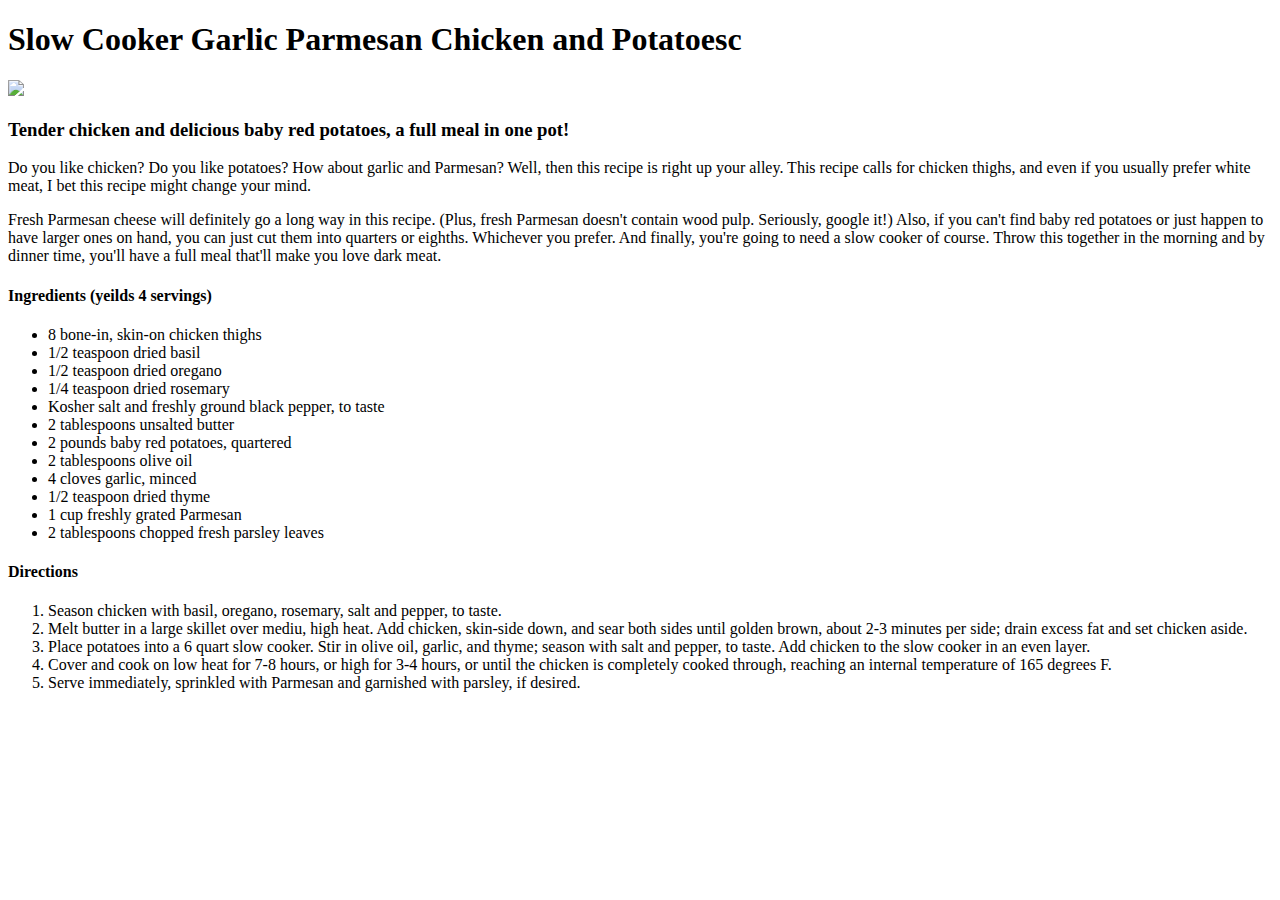
==== recipes/crockpot-chicken.html @ 09a54ed8 "created crockpot-chicken.html and fixed file location for venisonstew.html edited venisonstew.html a" ====
<!DOCTYPE html>
<html lang="en">
<head>
    <meta charset="UTF-8">
    <meta http-equiv="X-UA-Compatible" content="IE=edge">
    <meta name="viewport" content="width=device-width, initial-scale=1.0">
    <title>Slow Cooker Chicken</title>
</head>
<body>
    <h1>Slow Cooker Garlic Parmesan Chicken and Potatoesc</h1>
   
    <img src="./chicken.jpeg">
    <h3>Tender chicken and delicious baby red potatoes, a full meal in one pot!</h3>
    <p>Do you like chicken? Do you like potatoes? How about garlic and Parmesan? Well, 
        then this recipe is right up your alley. This recipe calls for chicken thighs,
        and even if you usually prefer white meat, I bet this recipe might change your mind.
    </p>
    <p>Fresh Parmesan cheese will definitely go a long way in this recipe. (Plus, fresh 
        Parmesan doesn't contain wood pulp. Seriously, google it!) Also, if you can't find
        baby red potatoes or just happen to have larger ones on hand, you can just cut them into quarters
        or eighths. Whichever you prefer. And finally, you're going to need a slow cooker of course.
        Throw this together in the morning and by dinner time, you'll have a full meal that'll make you
        love dark meat.
    </p>
    <h4>Ingredients (yeilds 4 servings)</h5>
    <ul>
        <li>8 bone-in, skin-on chicken thighs</li>
        <li>1/2 teaspoon dried basil</li>
        <li>1/2 teaspoon dried oregano</li>
        <li>1/4 teaspoon dried rosemary</li>
        <li>Kosher salt and freshly ground black pepper, to taste</li>
        <li>2 tablespoons unsalted butter</li>
        <li>2 pounds baby red potatoes, quartered</li>
        <li>2 tablespoons olive oil</li>
        <li>4 cloves garlic, minced</li>
        <li>1/2 teaspoon dried thyme</li>
        <li>1 cup freshly grated Parmesan</li>
        <li>2 tablespoons chopped fresh parsley leaves</li>
    </ul>

    <h4>Directions</h5>
        <ol>
            <li>Season chicken with basil, oregano, rosemary, salt and pepper, to taste.
            </li>
            <li>Melt butter in a large skillet over mediu, high heat.
                Add chicken, skin-side down, and sear both sides until golden brown, about 2-3 minutes per side;
                drain excess fat and set chicken aside.
            </li>
            <li>Place potatoes into a 6 quart slow cooker. 
                Stir in olive oil, garlic, and thyme; season with salt and pepper, to taste.
                Add chicken to the slow cooker in an even layer.
            </li>  
            <li>Cover and cook on low heat for 7-8 hours, or high for 3-4 hours,
                or until the chicken is completely cooked through, reaching an internal temperature
                of 165 degrees F.
            </li>
            <li>Serve immediately, sprinkled with Parmesan and garnished with parsley, if desired.
        </ol>


</body>
</html>
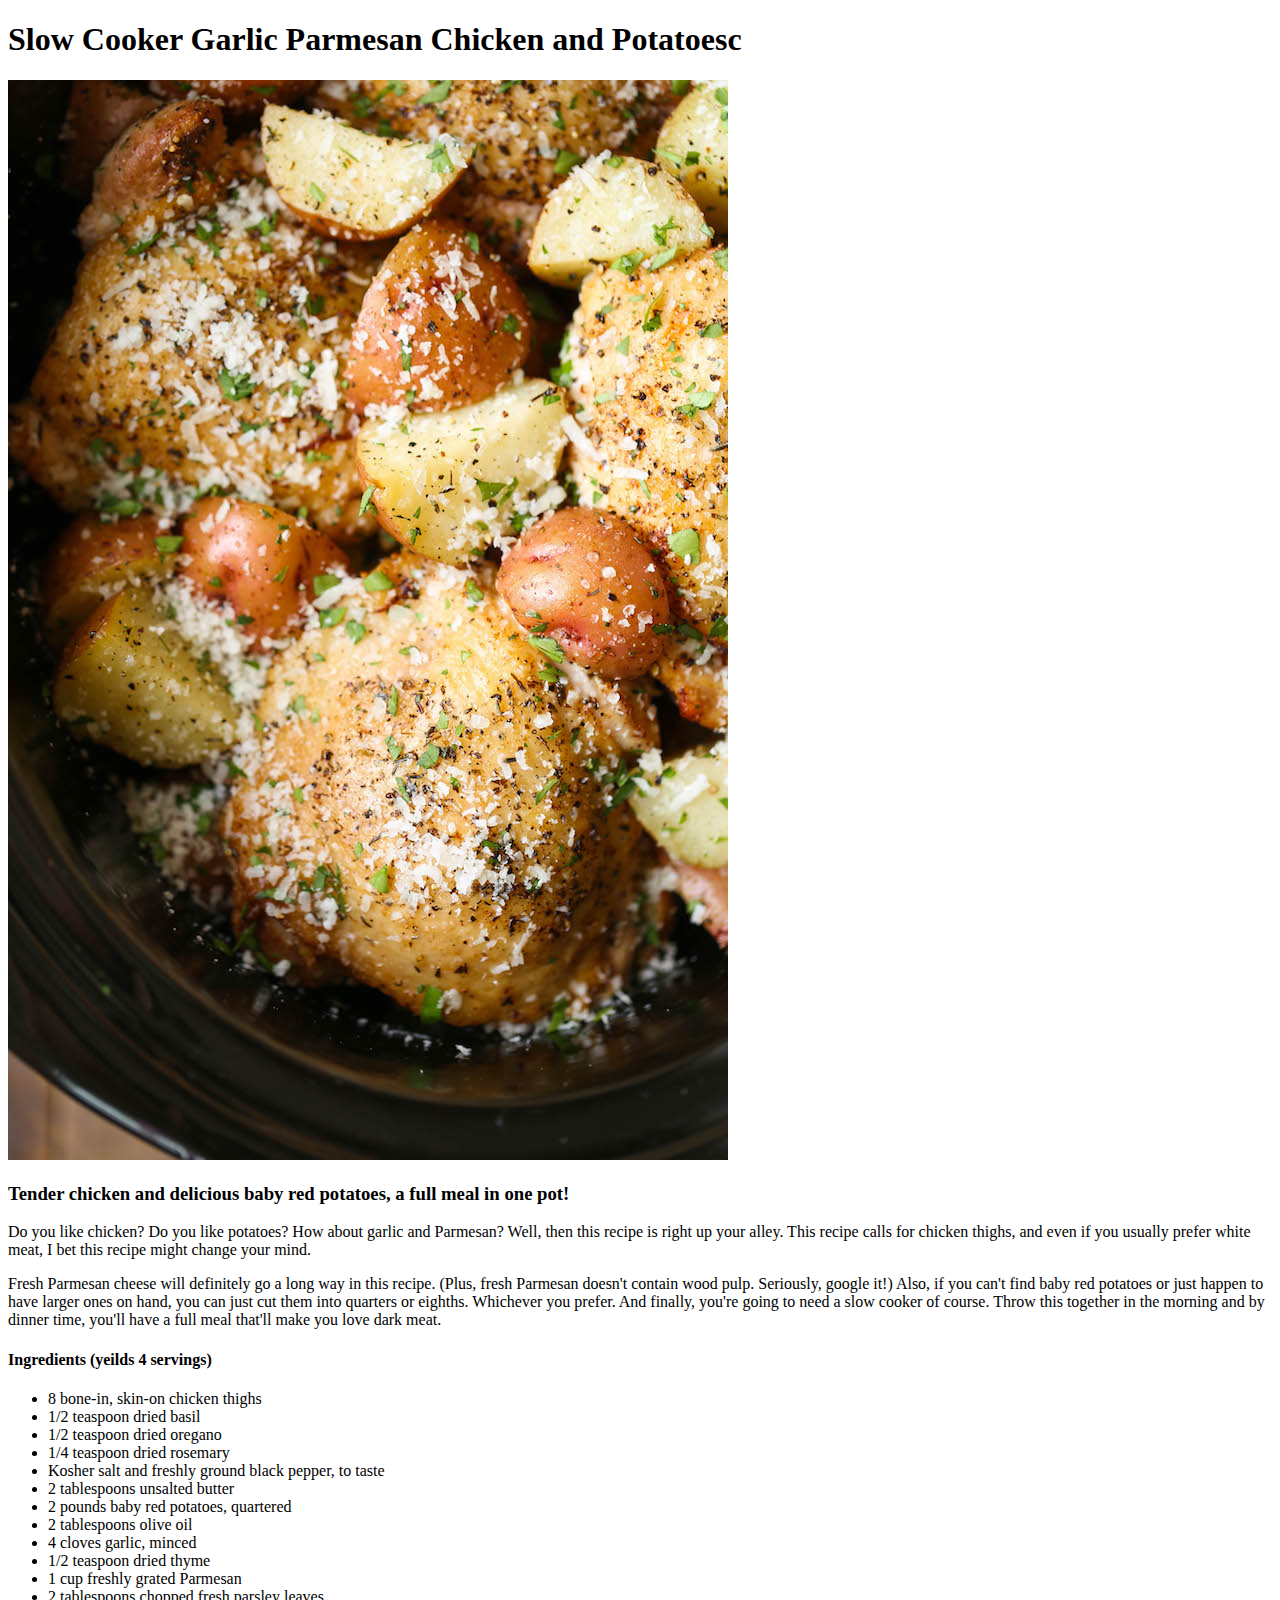
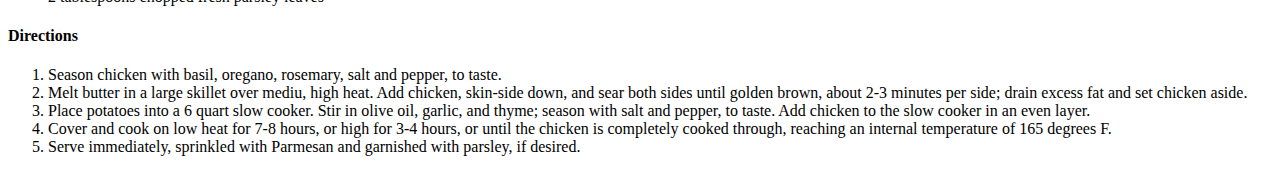
==== commit 99fb9772: "added images and fixed img src in recipes" ====
--- a/recipes/crockpot-chicken.html
+++ b/recipes/crockpot-chicken.html
@@ -9,7 +9,7 @@
 <body>
     <h1>Slow Cooker Garlic Parmesan Chicken and Potatoesc</h1>
    
-    <img src="./chicken.jpeg">
+    <img src="../images/chicken.jpeg">
     <h3>Tender chicken and delicious baby red potatoes, a full meal in one pot!</h3>
     <p>Do you like chicken? Do you like potatoes? How about garlic and Parmesan? Well, 
         then this recipe is right up your alley. This recipe calls for chicken thighs,
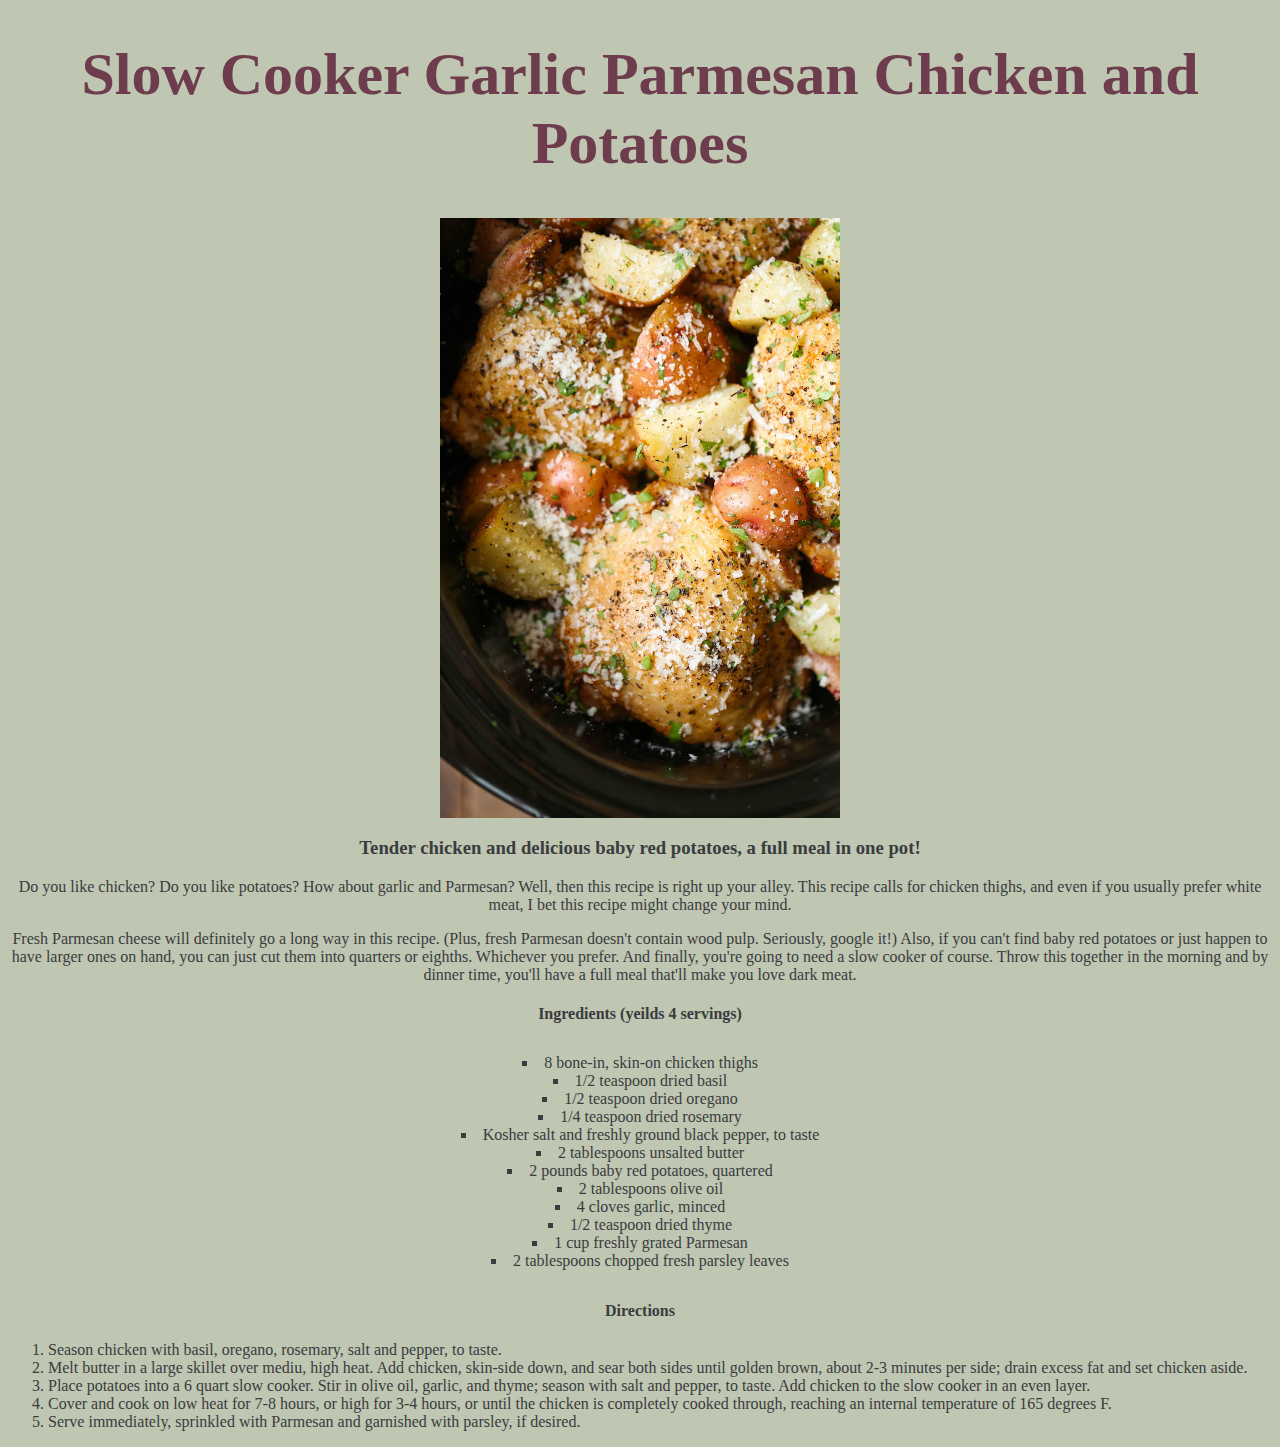
==== commit 1cc8a8ce: "added image to homepage, added CSS pages and to all pages" ====
--- a/recipes/crockpot-chicken.html
+++ b/recipes/crockpot-chicken.html
@@ -5,9 +5,10 @@
     <meta http-equiv="X-UA-Compatible" content="IE=edge">
     <meta name="viewport" content="width=device-width, initial-scale=1.0">
     <title>Slow Cooker Chicken</title>
+    <link rel="stylesheet" href="recipe-style.css">
 </head>
 <body>
-    <h1>Slow Cooker Garlic Parmesan Chicken and Potatoesc</h1>
+    <h1>Slow Cooker Garlic Parmesan Chicken and Potatoes</h1>
    
     <img src="../images/chicken.jpeg">
     <h3>Tender chicken and delicious baby red potatoes, a full meal in one pot!</h3>
--- a/recipes/recipe-style.css
+++ b/recipes/recipe-style.css
@@ -0,0 +1,35 @@
+h1 {
+    color: rgb(109, 61, 77);
+    
+    font-size: 60px;
+    text-align: center;
+}
+
+img {
+    height: auto;
+    width: 400px;
+    display: block;
+    margin-left: auto;
+    margin-right: auto;
+}
+
+body {
+    background-color: rgb(191, 198, 178);
+}
+
+ul {
+    text-align: center;
+    list-style-type: square;
+    list-style-position: inside;
+    padding: 10px;
+    color: rgb(58, 60, 62);
+}
+
+h3, p, h4 {
+    color: rgb(58, 60, 62);
+    text-align: center;
+}
+
+ol {
+    color: rgb(58, 60, 62);
+}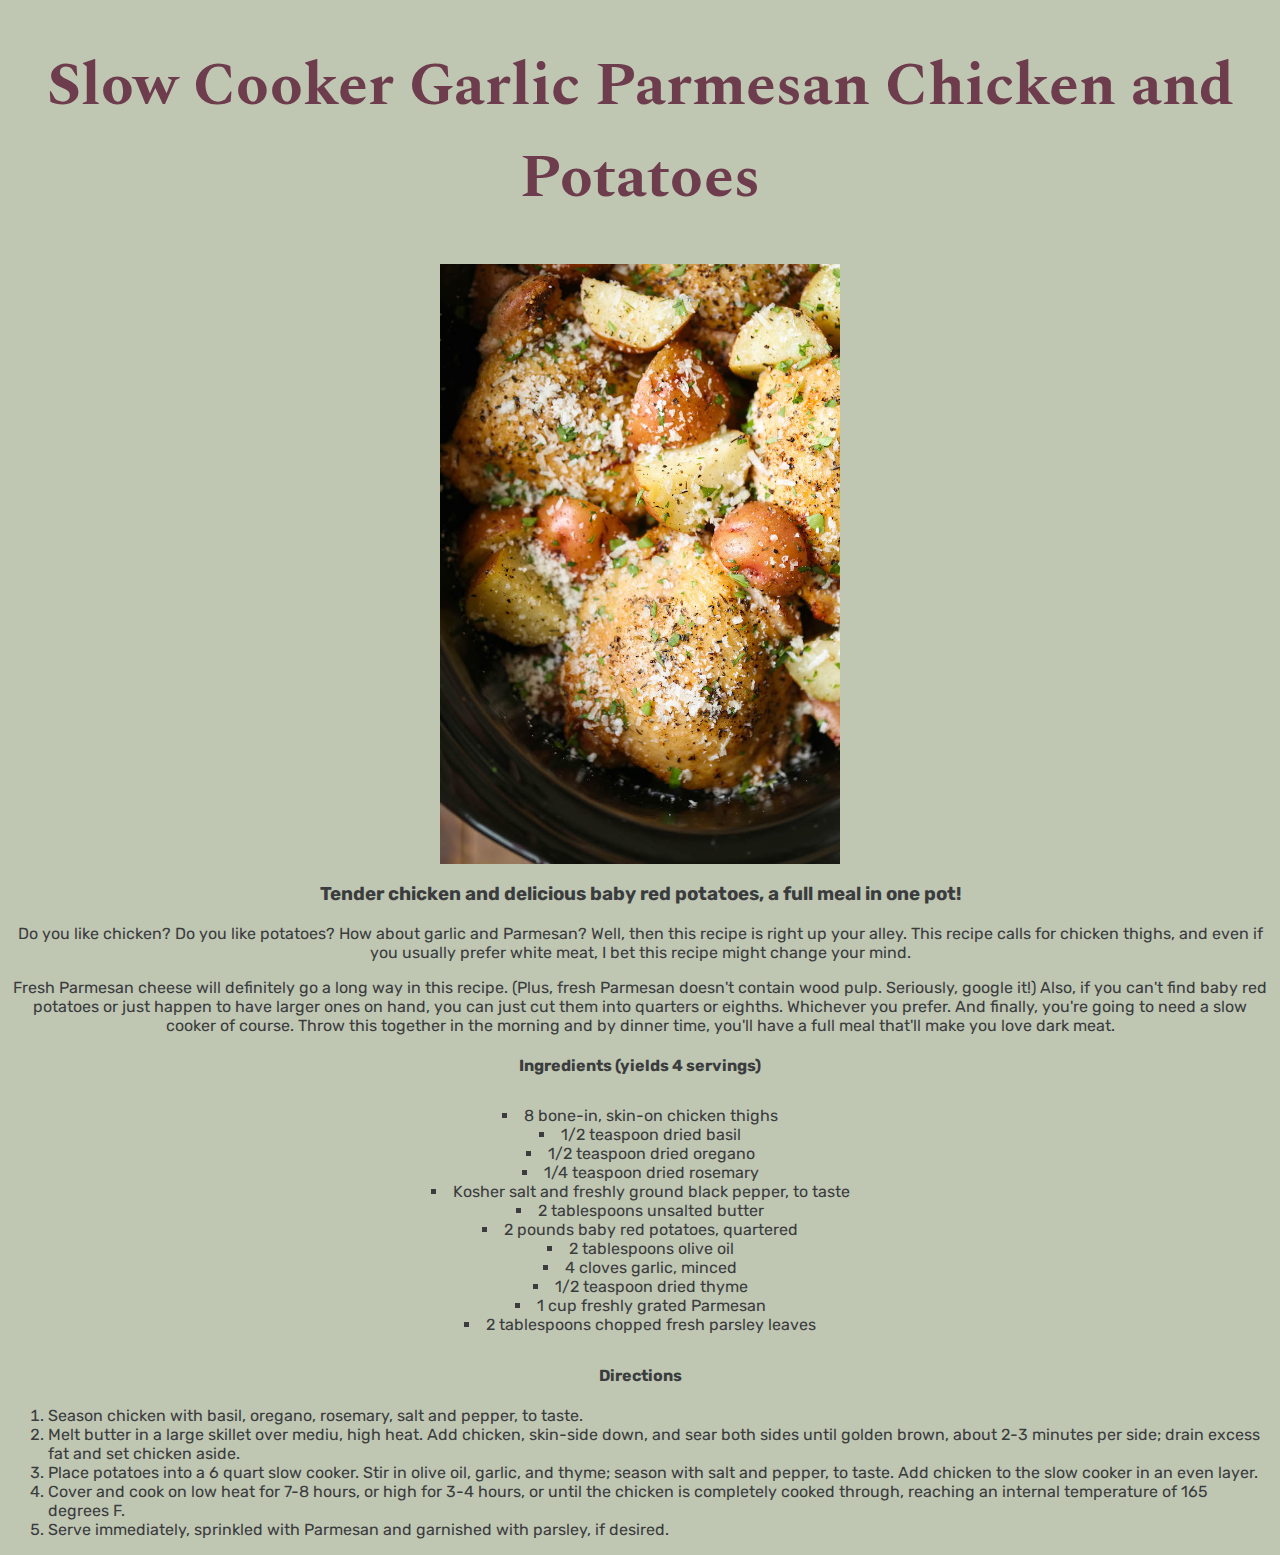
==== commit 6dcf74f9: "fixed spelling mistake" ====
--- a/recipes/crockpot-chicken.html
+++ b/recipes/crockpot-chicken.html
@@ -23,7 +23,7 @@
         Throw this together in the morning and by dinner time, you'll have a full meal that'll make you
         love dark meat.
     </p>
-    <h4>Ingredients (yeilds 4 servings)</h5>
+    <h4>Ingredients (yields 4 servings)</h5>
     <ul>
         <li>8 bone-in, skin-on chicken thighs</li>
         <li>1/2 teaspoon dried basil</li>
--- a/recipes/recipe-style.css
+++ b/recipes/recipe-style.css
@@ -1,8 +1,11 @@
+@import url('https://fonts.googleapis.com/css2?family=Rubik&family=Spectral&display=swap');
+
+
 h1 {
     color: rgb(109, 61, 77);
-    
     font-size: 60px;
     text-align: center;
+    font-family: 'Spectral';
 }
 
 img {
@@ -15,6 +18,7 @@
 
 body {
     background-color: rgb(191, 198, 178);
+    font-family: 'Rubik', sans-serif;
 }
 
 ul {
